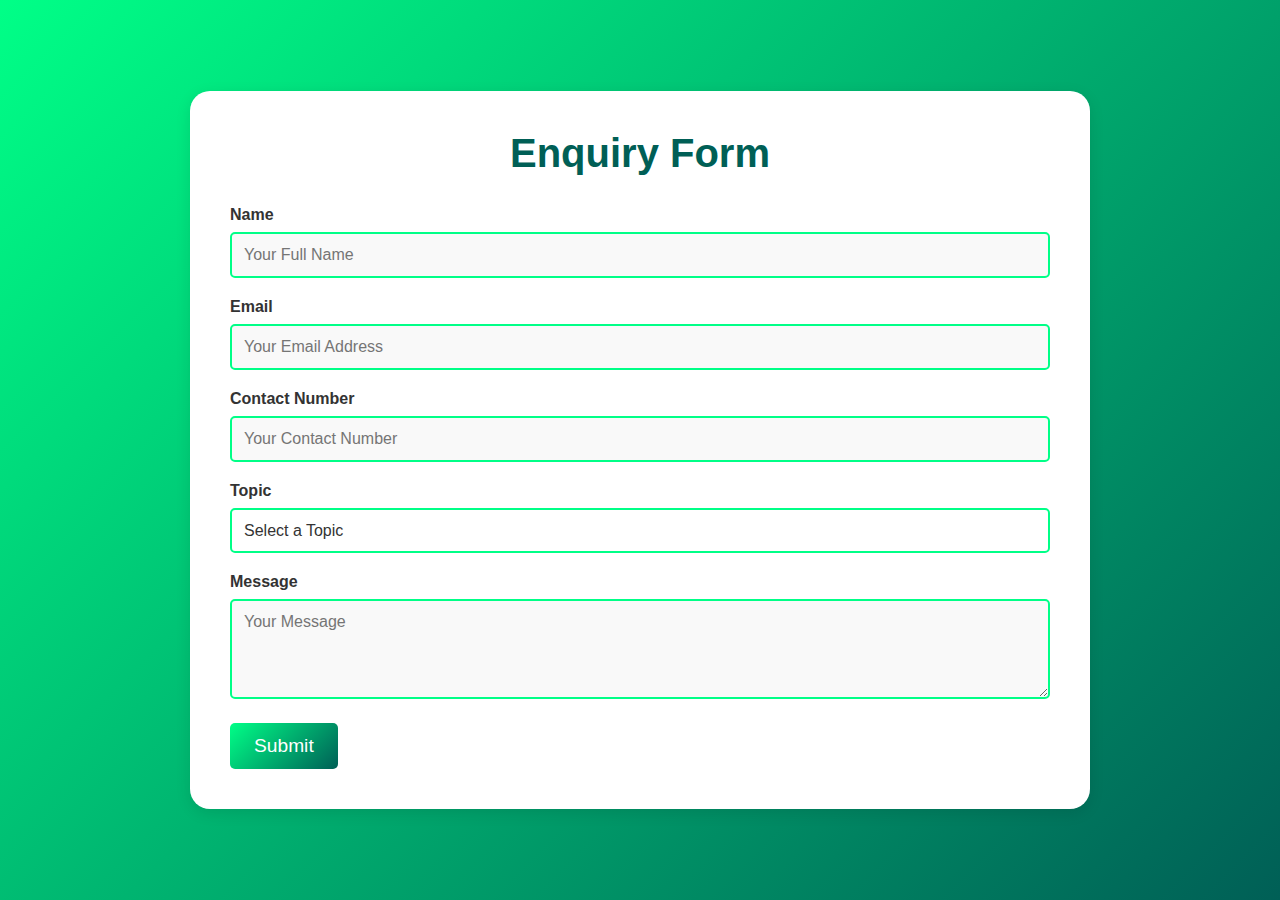
==== enquiry.html @ 85b5b6a2 "new" ====
<!DOCTYPE html>
<html lang="en">
<head>
    <meta charset="UTF-8">
    <meta name="viewport" content="width=device-width, initial-scale=1.0">
    <title>Enquiry Form</title>
    <link rel="stylesheet" href="enquiry.css">
</head>
<body>
    <div class="form-container">
        <div class="form-content">
            <h1>Enquiry Form</h1>
            <form action="/submit_enquiry" method="post">
                <label for="name">Name</label>
                <input type="text" id="name" name="name" placeholder="Your Full Name" required>

                <label for="email">Email</label>
                <input type="email" id="email" name="email" placeholder="Your Email Address" required>

                <label for="contact">Contact Number</label>
                <input type="tel" id="contact" name="contact" placeholder="Your Contact Number" required>

                <label for="topic">Topic</label>
                <select id="topic" name="topic" required>
                    <option value="" disabled selected>Select a Topic</option>
                    <option value="General Inquiry">General Inquiry</option>
                    <option value="Product Information">Product Information</option>
                    <option value="Support">Support</option>
                    <option value="Other">Other</option>
                </select>

                <label for="message">Message</label>
                <textarea id="message" name="message" rows="4" placeholder="Your Message" required></textarea>

                <button type="submit">Submit</button>
            </form>
        </div>
    </div>
</body>
</html>
---- enquiry.css ----
* {
    margin: 0;
    padding: 0;
    box-sizing: border-box;
    font-family: 'Roboto', sans-serif;
}

body {
    display: flex;
    justify-content: center;
    align-items: center;
    height: 100vh;
    background: linear-gradient(135deg, #00FF87, #005F56);
}

.form-container {
    display: flex;
    width: 900px;
    background: white;
    border-radius: 20px;
    overflow: hidden;
    box-shadow: 0 4px 15px rgba(0, 0, 0, 0.1);
}

.form-image img {
    width: 100%;
    height: 100%;
    object-fit: cover;
}

.form-content {
    padding: 40px;
    flex: 1;
}

h1 {
    font-size: 2.5em;
    color: #005F56;
    margin-bottom: 30px;
    text-align: center;
}

label {
    display: block;
    margin-bottom: 8px;
    color: #333;
    font-weight: bold;
}

input, select, textarea {
    width: 100%;
    padding: 12px;
    margin-bottom: 20px;
    border: 2px solid #00FF87;
    border-radius: 5px;
    font-size: 1em;
    color: #333;
    background-color: #f9f9f9;
    transition: border-color 0.3s ease;
}

input:focus, select:focus, textarea:focus {
    outline: none;
    border-color: #005F56;
}

select {
    appearance: none;
    background-color: #fff;
    cursor: pointer;
}

select option {
    padding: 10px;
    color: #333;
}

button {
    background: linear-gradient(135deg, #00FF87, #005F56);
    border: none;
    color: white;
    padding: 12px 24px;
    font-size: 1.2em;
    cursor: pointer;
    border-radius: 5px;
    transition: background 0.3s ease;
}

button:hover {
    background: linear-gradient(135deg, #005F56, #00FF87);
}
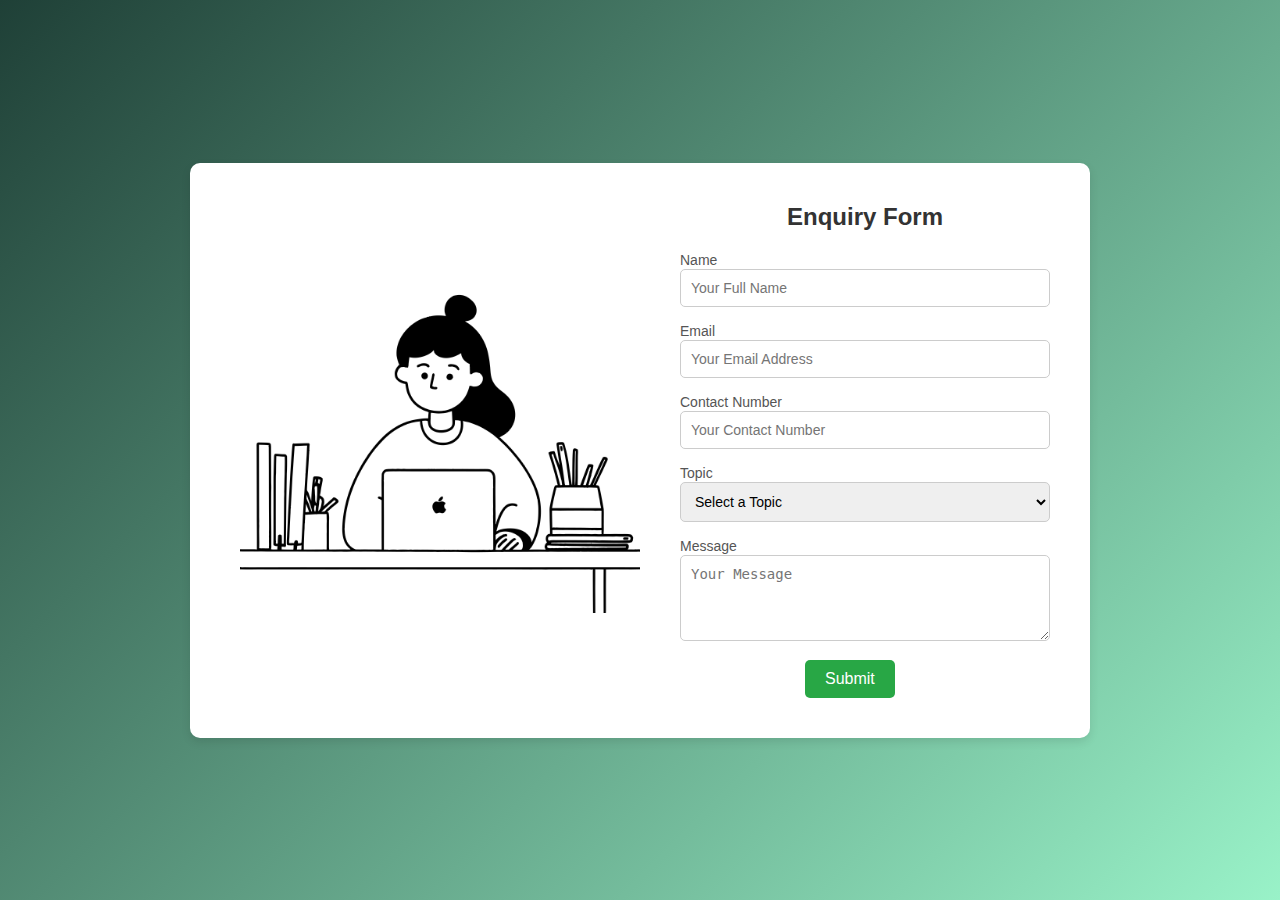
==== commit 178e191a: "new" ====
--- a/enquiry.html
+++ b/enquiry.html
@@ -4,10 +4,104 @@
     <meta charset="UTF-8">
     <meta name="viewport" content="width=device-width, initial-scale=1.0">
     <title>Enquiry Form</title>
-    <link rel="stylesheet" href="enquiry.css">
+    <style>
+        * {
+            margin: 0;
+            padding: 0;
+            box-sizing: border-box;
+        }
+
+        body {
+            font-family: Arial, sans-serif;
+            background: linear-gradient(135deg, #1f4037, #99f2c8);
+            display: flex;
+            justify-content: center;
+            align-items: center;
+            height: 100vh;
+        }
+
+        .form-container {
+            display: flex;
+            max-width: 900px;
+            width: 90%;
+            background-color: white;
+            box-shadow: 0 4px 10px rgba(0, 0, 0, 0.1);
+            border-radius: 10px;
+            overflow: hidden;
+        }
+
+        /* Left side image */
+        .form-image {
+            width: 50%;/* Replace with your image URL */
+            background-size: cover;
+            background-position: center;
+        }
+
+        /* Right side form */
+        .form-content {
+            width: 50%;
+            padding: 40px;
+            display: flex;
+            flex-direction: column;
+            justify-content: center;
+        }
+
+        h1 {
+            text-align: center;
+            margin-bottom: 20px;
+            font-size: 24px;
+            color: #333;
+        }
+
+        label {
+            font-size: 14px;
+            margin-bottom: 5px;
+            color: #555;
+        }
+
+        input, select, textarea {
+            width: 100%;
+            padding: 10px;
+            margin-bottom: 15px;
+            border: 1px solid #ccc;
+            border-radius: 5px;
+            font-size: 14px;
+        }
+
+        button {
+            background-color: #28a745;
+            color: white;
+            border: none;
+            padding: 10px 20px;
+            font-size: 16px;
+            border-radius: 5px;
+            cursor: pointer;
+            transition: background-color 0.3s ease;
+        }
+
+        button:hover {
+            background-color: #218838;
+        }
+        
+
+        @media (max-width: 768px) {
+            .form-container {
+                flex-direction: column;
+            }
+
+            .form-image, .form-content {
+                width: 100%;
+            }
+        }
+    </style>
 </head>
 <body>
     <div class="form-container">
+        <div class="form-image"">
+            <img src="./images/Essential - study (PNG).png" style="width: 500px; padding:50px;">
+        </div>
+
+        <!-- Right side form -->
         <div class="form-content">
             <h1>Enquiry Form</h1>
             <form action="/submit_enquiry" method="post">
@@ -32,9 +126,32 @@
                 <label for="message">Message</label>
                 <textarea id="message" name="message" rows="4" placeholder="Your Message" required></textarea>
 
-                <button type="submit">Submit</button>
+                <button type="submit" style="margin-left:125px">Submit</button >
             </form>
         </div>
     </div>
+
+    <script>
+        // JavaScript to show the modal on page load
+        window.onload = function () {
+            const modal = document.getElementById("modal");
+            const closeBtn = document.getElementById("close-btn");
+
+            // Display the modal
+            modal.classList.add("active");
+
+            // Close modal on close button click
+            closeBtn.onclick = function () {
+                modal.classList.remove("active");
+            };
+
+            // Close modal on clicking outside of the modal content
+            window.onclick = function (event) {
+                if (event.target === modal) {
+                    modal.classList.remove("active");
+                }
+            };
+        };
+    </script>
 </body>
 </html>